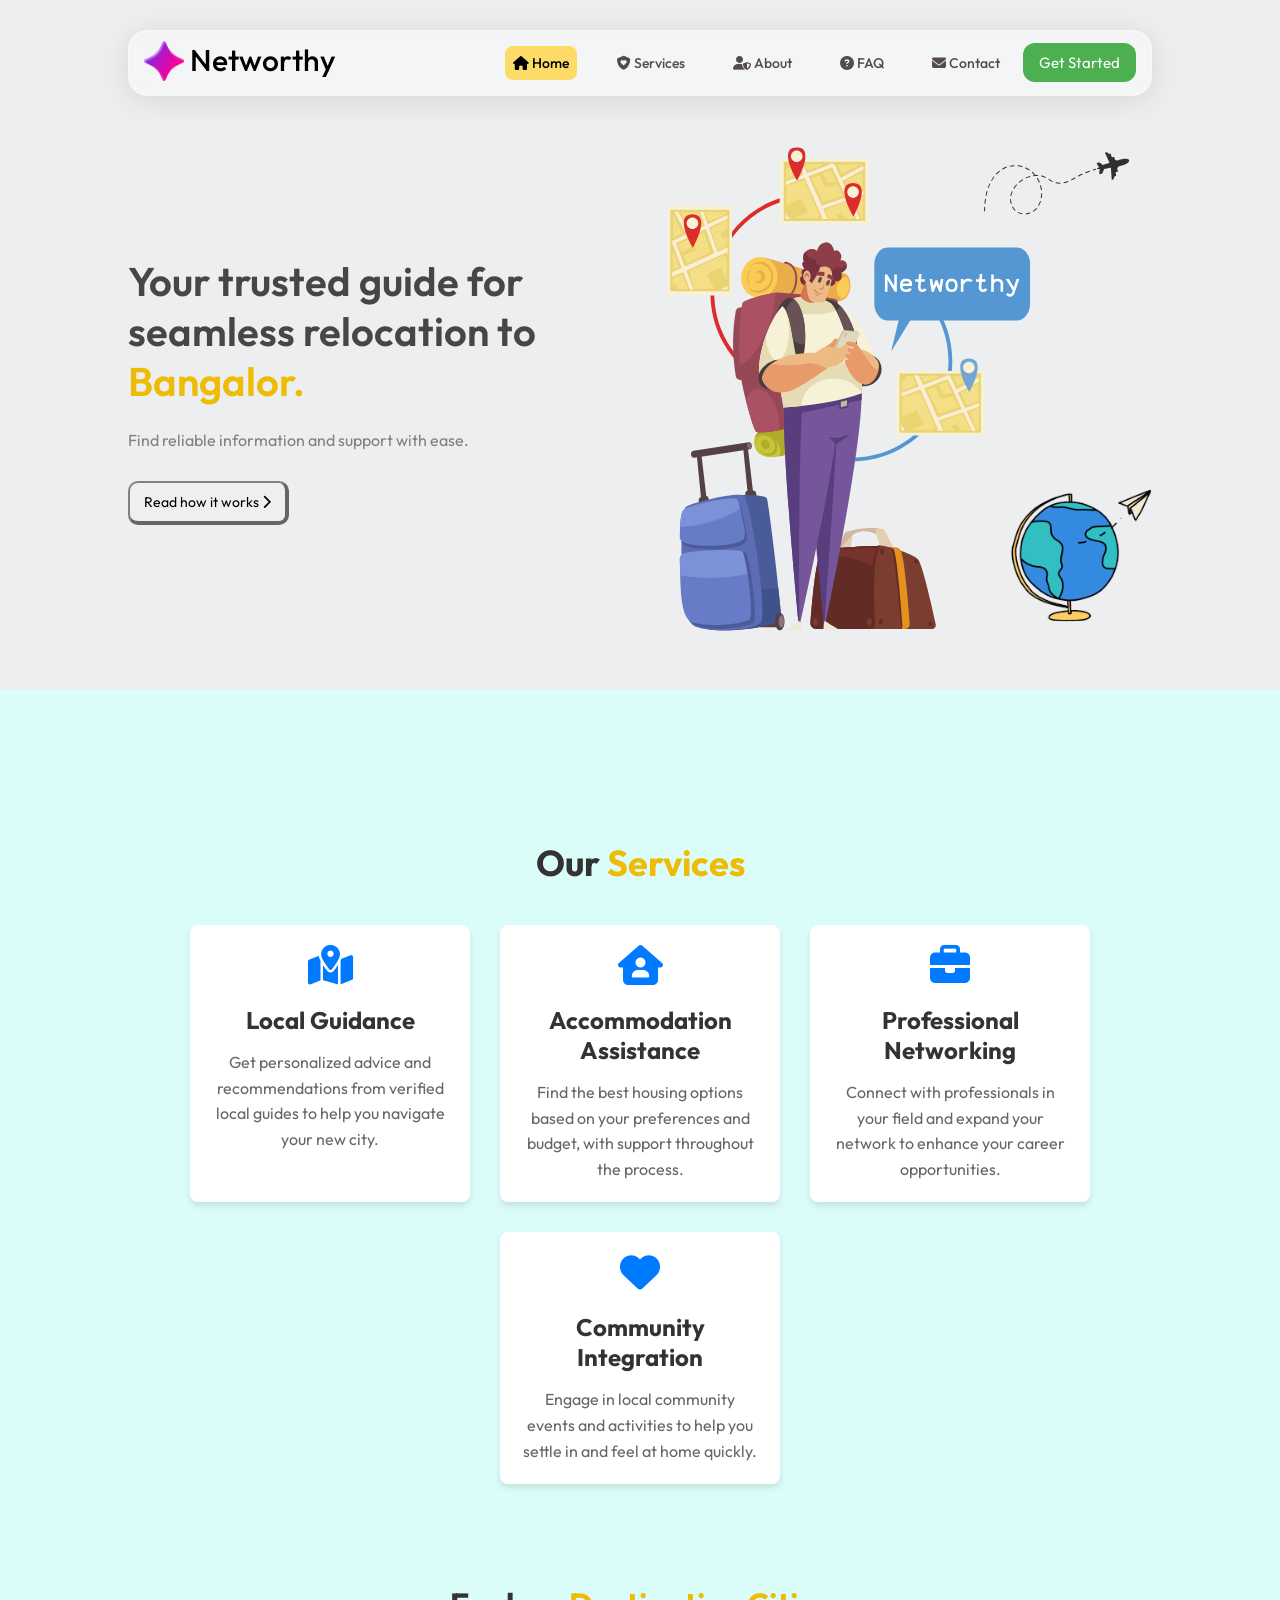
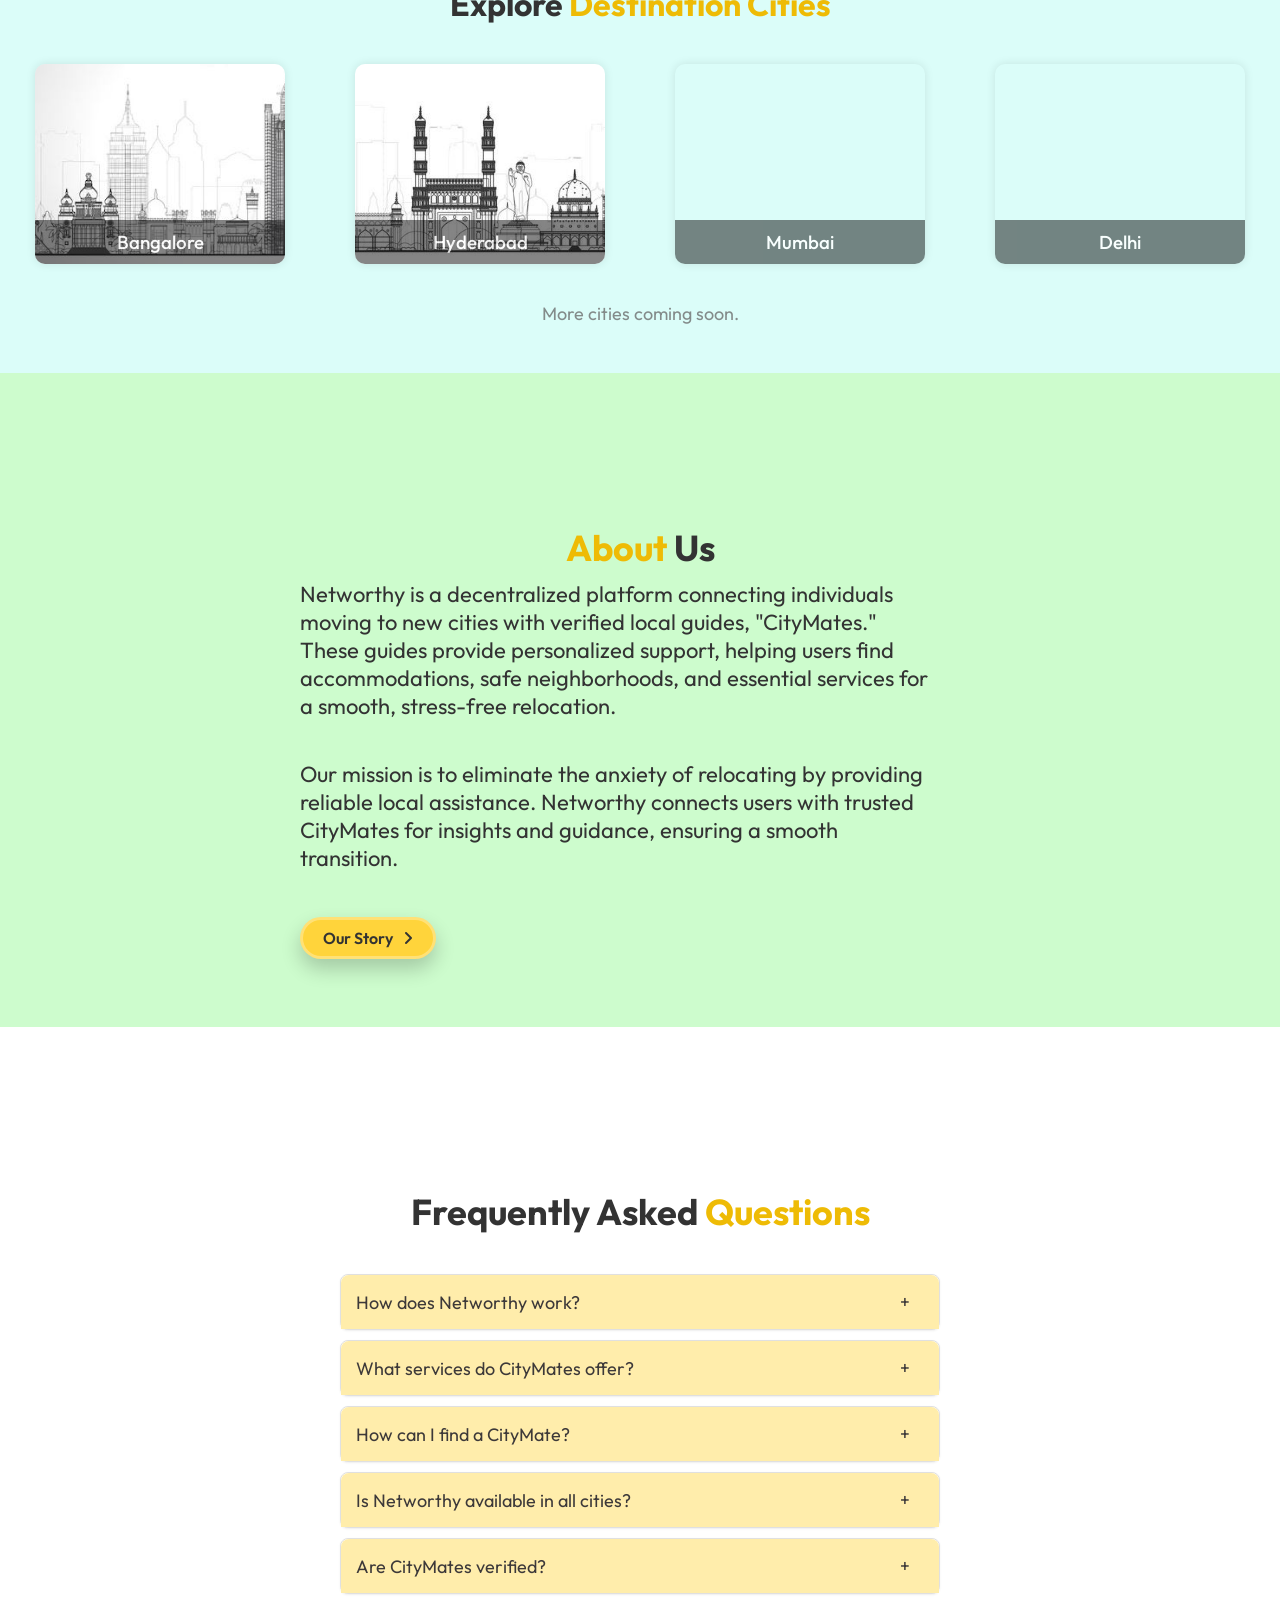
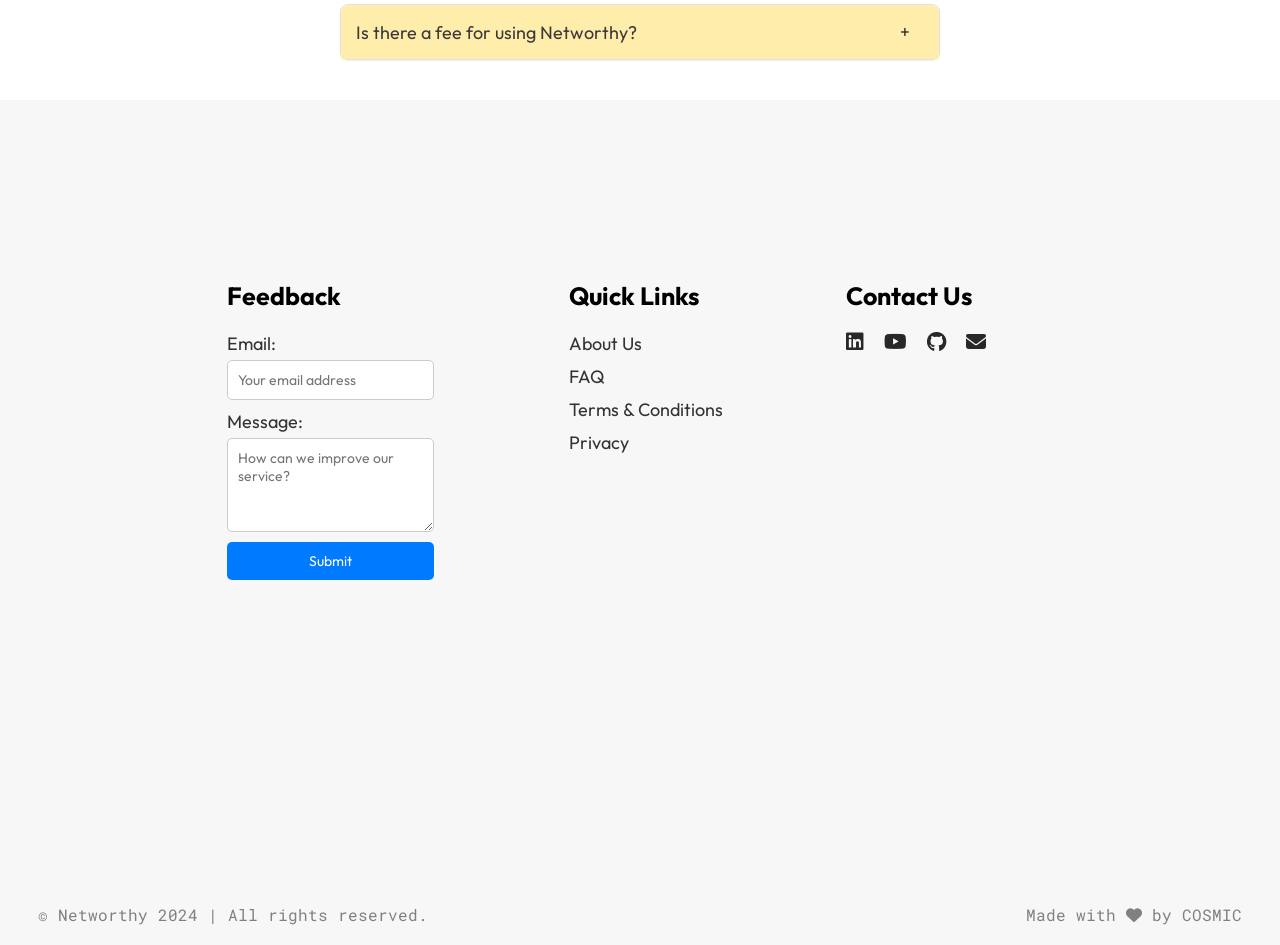
==== index.html @ cdde85cf "Initial commit: Added frontend files" ====
<!DOCTYPE html>
<html lang="en">

<head>
    <meta charset="UTF-8">
    <meta name="viewport" content="width=device-width, initial-scale=1.0">
    <title>Networthy - Your Trusted Relocation Guide</title>
    <meta name="description"
        content="Networthy helps you relocate smoothly to Bangalore with verified local guides, CityMates, offering support for accommodation, city navigation, and community integration.">
    <meta name="keywords"
        content="Networthy, relocation guide, Bangalore, CityMates, accommodation, city navigation, community integration">
    <meta property="og:title" content="Networthy - Your Trusted Relocation Guide">
    <meta property="og:description"
        content="Networthy helps you relocate smoothly to Bangalore with verified local guides, CityMates, offering support for accommodation, city navigation, and community integration.">
    <meta property="og:image" content="assets/web-img.png">
    <meta property="og:url" content="https://net-worthy.web.app">
    <meta name="twitter:card" content="summary_large_image">
    <meta name="twitter:title" content="Networthy - Your Trusted Relocation Guide">
    <meta name="twitter:description"
        content="Networthy helps you relocate smoothly to Bangalore with verified local guides, CityMates, offering support for accommodation, city navigation, and community integration.">
    <meta name="twitter:image" content="assets/web-img.png">

    <link rel="shortcut icon" href="/assets/logo.webp" type="image/x-icon"> <!-- web favicon -->
    <link rel="stylesheet" href="css/styles.css"> <!-- linking main css file -->
    <link rel="stylesheet" href="css/navbar.css">
    <link rel="stylesheet" href="css/footer.css">

    <!-- linking remix icons -->
    <link href="https://cdn.jsdelivr.net/npm/remixicon@4.3.0/fonts/remixicon.css" rel="stylesheet" />

    <!-- linking fontawesome icons -->
    <link rel="stylesheet" href="https://cdnjs.cloudflare.com/ajax/libs/font-awesome/6.3.0/css/all.min.css">

</head>


<body>
    <!-- nav bar starts -->
    <header>
        <div class="navbar-area">
            <div class="nav-container container">
                <nav class="site-navbar">
                    <div class="main-title">
                        <a href="#" class="site-logo"><img src="assets/logo.webp" alt=""></a>
                        <a href="#" class="title">Networthy</a>
                    </div>
                    <ul class="nav-links">
                        <li class="m-top"><a href="#home"><i class="fa-solid fa-house"></i> Home</a></li>
                        <li><a href="#services"><i class="fa-solid fa-shield-heart"></i> Services</a></li>
                        <li><a href="#about"><i class="fa-solid fa-user-shield"></i> About</a></li>
                        <li><a href="#faqs"><i class="fa-solid fa-circle-question"></i> FAQ</a></li>
                        <li><a href="#contact"><i class="fa-solid fa-envelope"></i> Contact</a></li>
                        <div class="cta mobile-view">
                            <button id="getStartedBtnMobile">Get Started <i class="ri-arrow-right-up-line"></i></button>
                        </div>
                    </ul>
                    <div class="cta desktop-view">
                        <button id="getStartedBtnDesktop">Get Started <i class="ri-arrow-right-up-line"></i></button>
                    </div>
                    <!-- nav-toggler for mobile -->
                    <button class="nav-toggler">
                        <span></span>
                    </button>
                </nav>
            </div>
        </div>
    </header>
    <!-- nav bar ends -->

    <!-- pop-up window starts -->
    <div class="popup" id="popupForm">
        <div class="popup-content">
            <span class="close" id="closePopup"><i class="fa-solid fa-circle-xmark"></i></span>
            <h2>Get Started with Networthy</h2>
            <form id="popupFormContent">
                <label for="name">Name<i class="asterisk">*</i></label>
                <input type="text" id="name" name="name" placeholder="Enter your name" required>
                <label for="email">Email<i class="asterisk">*</i></label>
                <input type="email" id="email" name="email" placeholder="example@mail.com" required>
                <label for="city">Destination City<i class="asterisk">*</i></label>
                <select id="city" name="city" required>
                    <option value="">Select city</option>
                    <option value="bangalore">Bengaluru</option>
                    <option value="hyderabad">Hyderabad</option>
                    <option value="mumbai">Mumbai</option>
                    <option value="delhi">Delhi</option>
                </select>
                <label for="moveDate">Relocating on<i class="asterisk">*</i></label>
                <input type="date" id="moveDate" name="moveDate" required>
                <div class="buttons">
                    <button type="button" class="cancel" id="cancelBtn">Cancel</button>
                    <button type="submit" class="lets-go">Let's Go<i class="fa-solid fa-angle-right"
                            style="margin-left: 6px;"></i></button>
                </div>
            </form>
        </div>
    </div>
    <!-- pop-up window ends -->


    <!-- hero section starts -->
    <section id="home" class="hero">
        <div class="hero-content">
            <div class="hero-text">
                <p>Your trusted guide for seamless relocation to <br><span id="city-name">Bangalore</span><span
                        id="city-name">.</span></p>
                <br>
                <span class="sub-text"><i style="font-size: 20px;" class="ri-lightbulb-flash-line"></i> Find reliable
                    information and support with ease.</span>
                <br>
                <button class="read-btn" onclick="location.href='pages/howitworks.html'" id="read">Read how it works <i
                        class="fa-solid fa-chevron-right"></i> </button>
            </div>
            <div class="hero-image">
                <img src="assets/Networthy.svg" alt="networthy">
            </div>
        </div>
    </section>
    <!-- hero section starts -->

    <!-- services section starts -->
    <section id="services" class="services-section">
        <div class="container">
            <h2>Our <span class="brand-color">Services</span></h2>
            <div class="services-container">
                <div class="service-box">
                    <i class="fa-solid fa-map-location-dot service-icon"></i>
                    <h3>Local Guidance</h3>
                    <p>Get personalized advice and recommendations from verified local guides to help you navigate your
                        new city.</p>
                </div>
                <div class="service-box">
                    <i class="fa-solid fa-house-user service-icon"></i>
                    <h3>Accommodation Assistance</h3>
                    <p>Find the best housing options based on your preferences and budget, with support throughout the
                        process.</p>
                </div>
                <div class="service-box">
                    <i class="fa-solid fa-briefcase service-icon"></i>
                    <h3>Professional Networking</h3>
                    <p>Connect with professionals in your field and expand your network to enhance your career
                        opportunities.</p>
                </div>
                <div class="service-box">
                    <i class="fa-solid fa-heart service-icon"></i>
                    <h3>Community Integration</h3>
                    <p>Engage in local community events and activities to help you settle in and feel at home quickly.
                    </p>
                </div>
            </div>
        </div>
    </section>
    <!-- services section ends -->


    <!-- cities name section starts  -->
    <section id="destination-cities">
        <div class="section-title">
            <h2>Explore <span class="brand-color">Destination Cities</span></h2>

        </div>
        <div class="city-containers">
            <div class="city-container" onclick="location.href='pages/City/bangalore.html';">
                <div class="city-img" style="background-image: url('./assets/bangalore.JPG');">
                    <div class="city-overlay">
                        <h3>Bangalore <i class="ri-external-link-line"></i></h3>
                    </div>
                </div>
            </div>
            <div class="city-container" onclick="location.href='hyderabad.html';">
                <div class="city-img" style="background-image: url('./assets/hyderabad.JPG');">
                    <div class="city-overlay">
                        <h3>Hyderabad <i class="ri-external-link-line"></i></h3>
                    </div>
                </div>
            </div>
            <div class="city-container" onclick="location.href='mumbai.html';">
                <div class="city-img" style="background-image: url('./assets/mumbai.jpg');">
                    <div class="city-overlay">
                        <h3>Mumbai <i class="ri-external-link-line"></i></h3>
                    </div>
                </div>
            </div>
            <div class="city-container" onclick="location.href='delhi.html';">
                <div class="city-img" style="background-image: url('./assets/delhi.jpg');">
                    <div class="city-overlay">
                        <h3>Delhi <i class="ri-external-link-line"></i></h3>
                    </div>
                </div>
            </div>
        </div>
        <div class="soon-title">
            <p class="coming-soon-text">More cities coming soon.</p>

        </div>
    </section>
    <!-- cities name section ends -->


    <!-- about section starts -->
    <section id="about" class="about-section">
        <h1><span class="brand-color">About</span> Us</h1>
        <div class="about-content">

            <div>

                <p>Networthy is a decentralized platform connecting individuals moving to new cities with verified local
                    guides, "CityMates." These guides provide personalized support, helping users find accommodations,
                    safe neighborhoods, and essential services for a smooth, stress-free relocation.
                </p>
                <br><br>
                <p>Our mission is to eliminate the anxiety of relocating by providing reliable local assistance.
                    Networthy
                    connects users with trusted CityMates for insights and guidance, ensuring a smooth transition.</p>
                <br>
                <button class="button" onclick="window.location.href = '/pages/about.html';">
                    Our Story
                    <i class="fa-solid fa-angle-right"></i>
                </button>

                <br><br><br>
            </div>
            <div><img src="/assets/about.gif" alt=""></div>
        </div>
    </section>
    <!-- about section ends -->


    <!-- FAQs section starts -->
    <section id="faqs" class="faq-section">

        <h1>Frequently Asked <span class="brand-color">Questions</span></h1>
        <div class="accordion-container">
            <div class="accordion-item">
                <button class="accordion-header">
                    How does Networthy work? <span class="icon">+</span>
                </button>
                <div class="accordion-content">
                    <p>Networthy connects you with local guides called CityMates, who provide personalized assistance
                        and information about your new city.</p>
                </div>
            </div>
            <div class="accordion-item">
                <button class="accordion-header">
                    What services do CityMates offer? <span class="icon">+</span>
                </button>
                <div class="accordion-content">
                    <p>CityMates help you find suitable accommodations, navigate neighborhoods, and locate essential
                        services like grocery stores and hospitals.</p>
                </div>
            </div>
            <div class="accordion-item">
                <button class="accordion-header">
                    How can I find a CityMate? <span class="icon">+</span>
                </button>
                <div class="accordion-content">
                    <p>You can browse profiles of available CityMates on our platform and choose one based on your
                        preferences and needs.</p>
                </div>
            </div>
            <div class="accordion-item">
                <button class="accordion-header">
                    Is Networthy available in all cities? <span class="icon">+</span>
                </button>
                <div class="accordion-content">
                    <p>Currently, Networthy operates in selective cities. We are expanding our coverage to more cities
                        over time.</p>
                </div>
            </div>
            <div class="accordion-item">
                <button class="accordion-header">
                    Are CityMates verified? <span class="icon">+</span>
                </button>
                <div class="accordion-content">
                    <p>Yes, all CityMates undergo a verification process to ensure reliability and trustworthiness.</p>
                </div>
            </div>
            <div class="accordion-item">
                <button class="accordion-header">
                    Is there a fee for using Networthy? <span class="icon">+</span>
                </button>
                <div class="accordion-content">
                    <p>Networthy is free to use for users seeking assistance. CityMates may charge for personalized
                        services they offer.</p>
                </div>
            </div>
        </div>
    </section>
    <!-- FAQs section ends-->



    <!-- footer section starts -->
    <footer id="contact" class="new_footer_area bg_color" style="padding-top: 20vh;"> <!-- contact section -->
        <div class="container">
            <div class="footer-sections">
                <!-- Get in Touch Section -->
                <div class="footer-column">
                    <h4>Feedback</h4>

                    <form id="feedbackForm" action="#" method="post">
                        <label for="email">Email:</label>
                        <input type="email" id="email" name="email" placeholder="Your email address" required>

                        <label for="message">Message:</label>
                        <textarea id="message" name="message" rows="4" placeholder="How can we improve our service?"
                            required></textarea>

                        <button type="submit">Submit</button>
                    </form>
                    <p id="submitMessage"
                        style="display: none; color: green; background-color: #d0fdd1; padding: 6px; border-radius: 4px;">
                        <i class="fa-solid fa-circle-check"></i> Message submitted successfully
                    </p>
                </div>

                <!-- Help Section -->
                <div class="footer-column quick-links">
                    <h4>Quick Links</h4>
                    <ul>
                        <li><a href="/pages/about.html">About Us</a></li>
                        <li><a href="#faqs">FAQ</a></li>
                        <li><a href="/pages/terms.html">Terms & Conditions</a></li>
                        <li><a href="/pages/privacy.html">Privacy</a></li>
                    </ul>
                </div>

                <!-- Contact Section with Social Media Icons -->
                <div class="footer-column">
                    <h4>Contact Us</h4>
                    <div class="social-icons">
                        <a href="https://www.linkedin.com/in/Kishore-SR" target="_blank">
                            <i class="fa-brands fa-linkedin"></i>
                        </a>
                        <a href="https://youtube.com/@Kishore-SR" target="_blank">
                            <i class="fa-brands fa-youtube"></i>
                        </a>
                        <a href="https://www.github.com/Kishore-SR" target="_blank">
                            <i class="fa-brands fa-github"></i>
                        </a>
                        <a href="mailto:kishoresr01@gmail.com" target="_blank">
                            <i class="fa-solid fa-envelope"></i>
                        </a>
                    </div>
                </div>
            </div>
        </div>

        <div class="new_footer_top">
            <div class="footer_bg">
                <div class="footer_bg_one"></div>
                <div class="footer_bg_two"></div>
            </div>
        </div>

        <div class="footer_bottom">
            <div class="container">
                <div class="row align-items-center">
                    <div class="last-row">
                        <p class="last-text">© Networthy 2024 | All rights reserved.</p>
                        <p>Made with <i class="fa-solid fa-heart"></i> by COSMIC</p>
                    </div>
                </div>
            </div>
        </div>
    </footer>
    <!-- footer section ends -->


    <script src="js/main.js"></script>
</body>

</html>
---- css/styles.css ----
@import url("https://fonts.googleapis.com/css2?family=Inter:wght@100..900&family=Montserrat:ital,wght@0,100..900;1,100..900&display=swap");
@import url("https://fonts.googleapis.com/css2?family=Outfit:wght@100;200;300;400;500;600;700&display=swap"); /* using this font */

/* Default stylings */
* {
  margin: 0;
  padding: 0;
  box-sizing: border-box;
  text-decoration: none;
  scroll-behavior: smooth;
  font-family: "Outfit", sans-serif;
}

:root {
  --nav-color: #ffd43b;
  --black-altr: rgb(43, 40, 40);
  --hero-bg: #edeef0;
  --brand-color: #eebb05;
  --service-bg: #dbfdf9;
}

.container {
  width: 94vw;
  margin: auto;
}

.brand-color {
  color: var(--brand-color);
}

/* hero section styling */
.hero {
  display: flex;
  align-items: center;
  justify-content: space-around;
  padding: 50px;
  background-color: var(--hero-bg);
}

.hero-content {
  margin-top: 10vh;
  display: flex;
  align-items: center;
  justify-content: space-between;
  width: 80vw;
}

.hero-text {
  flex: 1;
  margin-right: 20px;
  color: rgb(70, 70, 70);
}

.hero-text p {
  font-size: 40px;
  font-weight: 600;
}

.hero-text span {
  color: gray;
}

#city-name {
  color: var(--brand-color);
}

.hero-image {
  flex: 1;
  display: flex;
  justify-content: center;
}

.hero-image img {
  max-width: 100%;
  height: auto;
}

.read-btn {
  font-size: 14px;
  text-align: center;
  margin-top: 30px;
  padding: 10px 14px;
  border: 2px solid grey;
  border-radius: 10px;
  border-bottom: 4px solid rgb(102, 102, 102);
  border-right: 4px solid rgb(102, 102, 102);
}

.read-btn:hover {
  cursor: pointer;
  border-bottom: 2px solid gray;
  border-right: 2px solid gray;
}

/* Responsive design for mobile view */
@media (max-width: 768px) {
  .hero-content {
    flex-direction: column-reverse;
    text-align: center;
    margin-top: 5vh;
    width: 100vw;
  }

  .hero-text {
    margin: 20px 0px;
  }

  .hero-text p {
    font-size: 25px;
    font-weight: 700;
    line-height: 2rem;
  }
}

/* services section styling starts */

.services-section {
  padding: 60px 0;
  background-color: var(--service-bg);
  text-align: center;
}

.services-section h2 {
  font-size: 36px;
  margin-top: 10vh;
  margin-bottom: 40px;
  color: #333;
}

.services-container {
  display: flex;
  flex-wrap: wrap;
  justify-content: center;
  gap: 30px;
}

.service-box {
  background: #fff;
  border-radius: 8px;
  box-shadow: 0 4px 6px rgba(0, 0, 0, 0.1);
  padding: 20px;
  width: 280px;
  transition: transform 0.3s;
}

.service-box:hover {
  transform: translateY(-10px);
}

.service-icon {
  font-size: 40px;
  color: #007bff;
  margin-bottom: 20px;
}

.service-box h3 {
  font-size: 24px;
  margin-bottom: 15px;
  color: #333;
}

.service-box p {
  font-size: 16px;
  color: #666;
  line-height: 1.6;
}

@media (max-width: 768px) {
  .services-section h2 {
    font-size: 30px;
    margin-top: 10px;
  }

  .service-box {
    width: 90vw;
    margin-bottom: 20px;
  }

  .services-container {
    flex-direction: column;
    align-items: center;
    gap: 20px;
  }

  .service-icon {
    font-size: 36px;
  }

  .service-box h3 {
    font-size: 20px;
    margin-bottom: 12px;
  }

  .service-box p {
    font-size: 15px;
    line-height: 1.4;
  }
}

/* services section styling ends */

/* cities names section starts  */
#destination-cities {
  padding: 40px 0;
  text-align: center;
  background-color: var(--service-bg);
}

.section-title h2 {
  font-size: 32px;
  color: #333;
  margin-bottom: 40px;
}

.city-containers {
  display: flex;
  justify-content: space-around;
  flex-wrap: wrap;
  margin-top: 40px;
}

.city-container {
  width: 250px;
  margin-bottom: 30px;
  cursor: pointer;
  position: relative;
  overflow: hidden;
  border-radius: 10px;
  box-shadow: 0 0 10px rgba(0, 0, 0, 0.1);
}

.city-container h3 {
  font-weight: 500;
}

.city-img {
  height: 200px;
  background-size: cover;
  background-position: center;
  position: relative;
  transition: transform 0.3s ease;
}

.city-overlay {
  position: absolute;
  bottom: 0;
  left: 0;
  right: 0;
  background-color: rgba(0, 0, 0, 0.6);
  padding: 10px;
  text-align: center;
  color: #fff;
  opacity: 0.8;
  transition: opacity 0.3s ease;
}

.city-text {
  position: absolute;
  top: 50%;
  left: 50%;
  transform: translate(-50%, -50%);
  font-size: 24px;
  font-weight: bold;
  color: #fff;
  text-shadow: 2px 2px 4px rgba(0, 0, 0, 0.5);
  z-index: 10;
}

.city-container:hover .city-img {
  transform: scale(1.05);
}

.city-container:hover .city-overlay {
  opacity: 0;
}
.soon-title {
  text-align: center;
}

.soon-title p {
  font-size: 18px;
  color: #666666c2;
  padding: 8px 0px;
}

@media (max-width: 768px) {
  #destination-cities {
    padding: 0px;
  }

  .section-title h2 {
    font-size: 26px;
    margin-bottom: 40px;
  }
  .soon-title {
    width: 100vw;
    text-align: center;
    padding: 8px 0px;
  }

  .soon-title p {
    font-size: 18px;
  }
}
/* cities names section ends  */

/* about section starts */
.about-section {
  text-align: center;
  background-color: rgb(205, 252, 205);
  padding: 8px 0px;
}

.about-content {
  width: 80vw;
  display: flex;
  justify-content: center;
  align-items: center;
  margin: auto;
  gap: 20px;
}
.about-section h1 {
  font-size: 36px;
  margin-top: 16vh;
  margin-bottom: 10px;
  color: #333;
}

.about-section p {
  font-size: 22px;
  color: #333;
  text-align: left;
  width: 50vw;
  margin: auto;
}
.about-content img {
  width: 400px;
  padding-bottom: 150px;
  padding-left: 20px;
}

.button {
  margin-top: 25px;
  position: relative;
  transition: all 0.3s ease-in-out;
  box-shadow: 0px 10px 20px rgba(0, 0, 0, 0.2);
  padding-block: 0.5rem;
  padding-inline: 1.25rem;
  background-color: var(--nav-color);
  border-radius: 9999px;
  display: flex;
  align-items: center;
  justify-content: center;
  color: #333;
  gap: 10px;
  cursor: pointer;
  border: 3px solid #ffffff4d;
  outline: none;
  overflow: hidden;
  font-size: 16px;
  font-weight: 600;
}

.icon {
  width: 24px;
  height: 24px;
  transition: all 0.3s ease-in-out;
}

.button:hover {
  transform: scale(1.05);
  border-color: #fff9;
}

.button:hover .icon {
  transform: translate(4px);
}

.button:hover::before {
  animation: shine 1.5s ease-out infinite;
}

.button::before {
  content: "";
  position: absolute;
  width: 100px;
  height: 100%;
  background-image: linear-gradient(
    120deg,
    rgba(255, 255, 255, 0) 30%,
    rgba(255, 255, 255, 0.8),
    rgba(255, 255, 255, 0) 70%
  );
  top: 0;
  left: -100px;
  opacity: 0.6;
}

@keyframes shine {
  0% {
    left: -100px;
  }

  60% {
    left: 100%;
  }

  to {
    left: 100%;
  }
}

@media (max-width: 768px) {
  .about-content {
    width: 96vw;
    flex-direction: column-reverse;
    margin: auto;
    column-gap: 6px;
  }
  .about-section h1 {
    font-size: 30px;
    margin-top: 10vh;
    margin-bottom: 0px;
  }

  .about-section p {
    font-size: 18px;
    width: 90vw;
  }
  .about-content img {
    width: 80vw;
    padding-bottom: 0;
    padding-left: 0;
  }
  .button {
    width: 40vw;
    margin: auto;
  }
}
/* about section ends */

/* faqs section starts */
.faq-section h1 {
  font-size: 36px;
  margin-top: 18vh;
  margin-bottom: 40px;
  color: #333;
}

.faq-section {
  margin: 0;
  padding: 0;
  display: flex;
  justify-content: center;
  align-items: center;
  flex-direction: column;
  width: 80vw;
  margin: auto;
  padding-bottom: 30px;
}

.accordion-container {
  width: 80%;
  max-width: 600px;
}

.accordion-item {
  background-color: #ffffff;
  border: 1px solid #e0e0e0;
  border-radius: 8px;
  margin-bottom: 10px;
  box-shadow: 0 1px 2px rgba(88, 88, 88, 0.1);
}

.accordion-header {
  background-color: #ffedab;
  color: #3d3939;
  padding: 15px;
  font-size: 18px;
  border: none;
  width: 100%;
  text-align: left;
  cursor: pointer;
  outline: none;
  display: flex;
  justify-content: space-between;
  align-items: center;
  border-radius: 8px 8px 0 0;
  transition: background-color 0.3s ease;
}

.accordion-header:hover {
  background-color: #ffe177;
}

.accordion-content {
  background-color: #fafafa;
  overflow: hidden;
  padding: 0 15px;
  max-height: 0;
  transition: max-height 0.3s ease;
}

.accordion-content p {
  margin: 15px 0;
  line-height: 1.5;
  color: rgb(104, 104, 104);
}

.icon {
  transition: transform 0.3s ease;
}

.active .icon {
  transform: rotate(45deg);
}

@media (max-width: 768px) {
  .faq-section {
    margin-top: -100px;
    width: 100vw;
  }
  .faq-section h1 {
    text-align: center;
    font-size: 28px;
    width: 80vw;
  }
}
/* faqs section ends */
---- css/navbar.css ----
@import url("https://fonts.googleapis.com/css2?family=Outfit:wght@100;200;300;400;500;600;700&display=swap"); /* using this font */

/* Default stylings */
* {
  margin: 0;
  padding: 0;
  box-sizing: border-box;
  text-decoration: none;
  scroll-behavior: smooth;
  font-family: "Outfit", sans-serif;
  /* user-select: none; */
}

:root {
  --nav-color: #ffd43b;
  --black-altr: rgb(43, 40, 40);
  /* --hero-bg: #faf8ed; */
  --hero-bg: #edeef0;
  --brand-color: #eebb05;
  --service-bg: #dbfdf9;
}

.container {
  width: 94vw;
  margin: auto;
}
.brand-color {
  color: var(--brand-color);
}
/* ---nav bar styling starts--- */

/* Navbar container */
.nav-container {
    width: 100%;
    max-width: 1440px;
    margin: auto;
    padding: 0 15px;
  }
  
  /* Navbar title */
  .title {
    color: black;
    font-weight: 500;
    font-size: 30px;
    position: absolute;
    margin-left: -30px;
  }
  
  /* Navbar links */
  .nav-links {
    margin-left: 270px;
  }
  
  /* Navbar link highlight */
  .nav-links a {
    box-sizing: border-box;
    transition: background-color 0.3s, color 0.3s;
  
    padding: 8px;
  }
  
  .nav-links a.active {
    /* background-color: whitesmoke; */
    /* background-color: rgb(211, 210, 210); */
    background-color: #fcdc67;
    color: #000;
    border-radius: 8px;
    padding: 8px;
  }
  
  /* Navbar area */
  .navbar-area {
    background-color: white;
    padding: 10px 0;
    position: fixed;
    top: 30px;
    left: 0;
    right: 0;
    z-index: 7;
    width: 80vw;
    background: rgba(255, 255, 255, 0.4);
    box-shadow: 0 4px 30px rgba(0, 0, 0, 0.1);
    backdrop-filter: blur(8.4px);
    -webkit-backdrop-filter: blur(8.4px);
    border: 1px solid rgba(255, 255, 255, 0.36);
    margin: auto;
    border-radius: 20px;
  }
  
  /* Navbar layout */
  .site-navbar {
    display: flex;
    justify-content: space-between;
    align-items: center;
  }
  
  /* Navbar logo */
  .site-logo img {
    width: 40px;
    margin-right: 36px;
  }
  
  /* Navbar links list */
  .site-navbar ul {
    list-style: none;
    display: flex;
    gap: 32px;
  }
  
  .site-navbar ul li a {
    font-size: 14px;
    font-weight: 500;
    color: rgb(82, 76, 76);
    display: block;
  }
  
  .site-navbar ul li a:hover {
    color: black;
  }
  
  /* Menu icon */
  .nav-toggler {
    padding: 2px;
    background-color: transparent;
    cursor: pointer;
    height: 28px;
    display: none;
    border: 0;
    margin-right: 2px;
  }
  
  .nav-toggler span,
  .nav-toggler span:before,
  .nav-toggler span:after {
    width: 18px;
    height: 2.4px;
    background-color: black;
    display: block;
    transition: 0.3s;
  }
  
  .nav-toggler span::center {
    display: none;
  }
  
  .nav-toggler span:before {
    content: "";
    transform: translateY(-9px);
  }
  
  .nav-toggler span:after {
    content: "";
    transform: translateY(6px);
  }
  
  .nav-toggler.toggler-open span {
    background-color: transparent;
  }
  
  .nav-toggler.toggler-open span:before {
    transform: translateY(0px) rotate(45deg);
  }
  
  .nav-toggler.toggler-open span:after {
    transform: translateY(-3px) rotate(-45deg);
  }
  
  /* Call-to-action button */
  .cta button {
    padding: 10px 16px;
    background-color: #4caf50;
    color: #fff;
    border: none;
    border-radius: 12px;
    cursor: pointer;
    transition: background-color 0.3s ease;
    font-size: 15px;
  }
  
  .cta button:hover {
    background-color: #45a049;
  }
  
  .desktop-view {
    display: block;
  }
  
  .mobile-view {
    display: none;
  }
  
  /* ---nav bar styling ends--- */
  
  /* ---mobile breakpoint starts--- */
  @media screen and (max-width: 1100px) {
    /* Get started button for mobile */
    .desktop-view {
      display: none;
    }
  
    .mobile-view {
      display: block;
    }
  
    .cta button {
      padding: 10px 80px;
      color: whitesmoke;
      font-weight: 500;
      font-size: 20px;
      margin-top: 60px;
      border-radius: 20px;
    }
  
    /* Navbar links */
    .nav-links i {
      font-size: 18px;
      padding-right: 4px;
    }
  
    .nav-links {
      margin-left: 0;
      padding-left: 20px;
    }
  
    .nav-links a {
      padding: 6px;
      padding-left: 40px;
      box-sizing: border-box;
      transition: background-color 0.3s, color 0.3s;
    }
  
    .nav-links a.active {
      background-color: whitesmoke;
      color: #000;
      border-radius: 8px;
      padding: 10px;
    }
  
    /* Navbar title */
    .title {
      color: black;
      font-weight: 500;
      font-size: 22px;
      position: absolute;
      margin-left: -30px;
    }
  
    /* Navbar container */
    .nav-container {
      max-width: 80%;
    }
  
    /* Navbar area */
    .navbar-area {
      background: hsla(0, 0%, 100%, 0.767);
      padding-top: 10px;
      padding-bottom: 10px;
      position: fixed;
      top: 0;
      width: 100%;
      z-index: 7;
      border-radius: 0px;
    }
  
    /* Menu icon */
    .nav-toggler {
      display: block;
    }
  
    /* Navbar layout */
    .site-navbar {
      min-height: 10px;
      display: flex;
      justify-content: space-between;
    }
  
    /* Navbar logo */
    .site-logo img {
      width: 28px;
      margin-left: -40px;
    }
  
    .nav-toggler {
      margin-right: -30px;
    }
  
    /* Navbar links list */
    .site-navbar ul {
      position: absolute;
      width: 100%;
      height: 100vh;
      left: 0;
      top: 0;
      flex-direction: column;
      align-items: center;
      background-color: #c4c5ca;
      max-height: 0;
      overflow: hidden;
      transition: 0.3s;
      gap: 20px;
    }
  
    .m-top {
      margin-top: 80px;
    }
  
    .site-navbar ul li {
      width: 100%;
      text-align: left;
      margin-left: 100px;
    }
  
    .site-navbar ul li a {
      font-size: 26px;
      font-weight: 600;
    }
  
    .site-navbar ul li a:hover {
      background-color: rgba(255, 255, 255, 0.1);
    }
  
    .site-navbar ul.open {
      max-height: 100vh;
      overflow: visible;
      margin-top: 0px;
    }
  }
  /* ---mobile breakpoint ends--- */
  
  /* Pop-up styles starts */
  .popup {
    display: none;
    position: fixed;
    top: 0;
    left: 0;
    width: 100%;
    height: 100%;
    background-color: rgba(0, 0, 0, 0.5);
    z-index: 999;
    opacity: 0;
    transition: opacity 1s ease;
  }
  
  .popup.open {
    display: flex;
    align-items: center;
    justify-content: center;
    opacity: 1;
  }
  
  .popup-content {
    position: relative;
    max-width: 400px;
    width: 90%;
    padding: 18px;
    background: rgba(255, 255, 255, 0.64);
    border-radius: 16px;
    box-shadow: 0 4px 30px rgba(0, 0, 0, 0.1);
    backdrop-filter: blur(7.9px);
    -webkit-backdrop-filter: blur(7.9px);
    border: 1px solid rgba(255, 255, 255, 0.53);
    transform: scale(0.2);
    transition: transform 4s ease, opacity 1s ease;
  }
  
  .popup.open .popup-content {
    transform: scale(1);
  }
  
  .close {
    position: absolute;
    top: -10px;
    right: -4px;
    font-size: 24px;
    cursor: pointer;
    color: rgb(255, 132, 132);
    background-color: #fff;
    transition: color 0.3s ease, background-color 0.3s ease;
    width: 26px;
    height: 26px;
    display: flex;
    justify-content: center;
    align-items: center;
    border-radius: 50%;
    border: 1px solid white;
  }
  
  .close:hover {
    color: #e04444;
  }
  
  .popup-content h2 {
    text-align: center;
    margin-bottom: 10px;
    font-size: 20px;
    padding: 14px;
    border-radius: 2px;
    color: #3b3535;
    background: rgba(255, 212, 59, 0.69);
    border-radius: 16px;
    box-shadow: 0 4px 30px rgba(0, 0, 0, 0.1);
    backdrop-filter: blur(8.4px);
    -webkit-backdrop-filter: blur(8.4px);
    border: 1px solid rgba(255, 212, 59, 0.5);
  }
  
  .popup-content form {
    display: flex;
    flex-direction: column;
  }
  
  .popup-content label {
    margin-top: 16px;
    margin-bottom: 6px;
  }
  
  .popup-content input[type="text"],
  .popup-content input[type="email"],
  .popup-content input[type="date"],
  .popup-content select {
    padding: 8px;
    margin-bottom: 10px;
    border: 1px solid #ccc;
    border-radius: 5px;
    font-size: 14px;
  }
  
  .asterisk {
    color: red;
    font-weight: 500;
  }
  
  .popup-content select {
    appearance: none;
    -webkit-appearance: none;
    -moz-appearance: none;
    background-color: #fff;
    background-image: url("data:image/svg+xml,%3Csvg xmlns='http://www.w3.org/2000/svg' viewBox='0 0 24 24' width='24' height='24'%3E%3Cpath fill='%23444444' d='M7 10l5 5 5-5H7z'/%3E%3C/svg%3E");
    background-repeat: no-repeat;
    background-position: right 8px top 50%;
    background-size: 18px auto;
    padding-right: 30px; /* Adjust as needed */
  }
  
  .buttons {
    margin-top: 20px;
    display: flex;
    justify-content: space-between;
  }
  
  .cancel,
  .lets-go {
    font-size: 15px;
    font-weight: 600;
    padding: 10px 16px;
    margin-left: 10px;
    border: none;
    border-radius: 5px;
    cursor: pointer;
    transition: background-color 0.3s ease;
  }
  
  .cancel {
    background-color: #eb8484;
    color: white;
  }
  
  .lets-go {
    background-color: #4caf50;
    color: #fff;
  }
  
  .lets-go:hover {
    background-color: #2e8d31;
  }
  
  .cancel:hover {
    color: white;
    background-color: rgb(250, 77, 77);
    transition: background-color 0.2s ease;
  }
  /* Pop-up styles ends */
---- css/footer.css ----
@import url("https://fonts.googleapis.com/css2?family=Outfit:wght@100;200;300;400;500;600;700&display=swap");
@import url("https://fonts.googleapis.com/css2?family=Roboto+Mono:wght@300;400;500;600&display=swap");

* {
  margin: 0;
  padding: 0;
  box-sizing: border-box;
  text-decoration: none;
  scroll-behavior: smooth;
  font-family: "Outfit", sans-serif;
}

/* footer style starts */
.new_footer_area {
  background: #fbfbfd;
}

.new_footer_top {
  padding: 120px 0px 270px;
  position: relative;
  overflow-x: hidden;
}

.new_footer_area .footer_bottom {
  padding-top: 5px;
}

.footer_bottom {
  font-size: 14px;
  font-weight: 300;
  line-height: 20px;
  color: #7f88a6;
}

.new_footer_top .footer_bg {
  position: absolute;
  bottom: 0;
  background: url("https://blogger.googleusercontent.com/img/b/R29vZ2xl/AVvXsEigB8iI5tb8WSVBuVUGc9UjjB8O0708X7Fdic_4O1LT4CmLHoiwhanLXiRhe82yw0R7LgACQ2IhZaTY0hhmGi0gYp_Ynb49CVzfmXtYHUVKgXXpWvJ_oYT8cB4vzsnJLe3iCwuzj-w6PeYq_JaHmy_CoGoa6nw0FBo-2xLdOPvsLTh_fmYH2xhkaZ-OGQ/s16000/footer_bg.png")
    no-repeat scroll center 0;
  width: 100%;
  height: 266px;
}

.new_footer_top .footer_bg .footer_bg_one {
  background: url("https://blogger.googleusercontent.com/img/b/R29vZ2xl/AVvXsEia0PYPxwT5ifToyP3SNZeQWfJEWrUENYA5IXM6sN5vLwAKvaJS1pQVu8mOFFUa_ET4JuHNTFAxKURFerJYHDUWXLXl1vDofYXuij45JZelYOjEFoCOn7E6Vxu0fwV7ACPzArcno1rYuVxGB7JY6G7__e4_KZW4lTYIaHSLVaVLzklZBLZnQw047oq5-Q/s16000/volks.gif")
    no-repeat center center;
  width: 330px;
  height: 105px;
  background-size: 100%;
  position: absolute;
  bottom: 0;
  left: 30%;
  -webkit-animation: myfirst 22s linear infinite;
  animation: myfirst 22s linear infinite;
}

.new_footer_top .footer_bg .footer_bg_two {
  background: url("https://blogger.googleusercontent.com/img/b/R29vZ2xl/AVvXsEhyLGwEUVwPK6Vi8xXMymsc-ZXVwLWyXhogZxbcXQYSY55REw_0D4VTQnsVzCrL7nsyjd0P7RVOI5NKJbQ75koZIalD8mqbMquP20fL3DxsWngKkOLOzoOf9sMuxlbyfkIBTsDw5WFUj-YJiI50yzgVjF8cZPHhEjkOP_PRTQXDHEq8AyWpBiJdN9SfQA/s16000/cyclist.gif")
    no-repeat center center;
  width: 88px;
  height: 100px;
  background-size: 100%;
  bottom: 0;
  left: 38%;
  position: absolute;
  -webkit-animation: myfirst 30s linear infinite;
  animation: myfirst 30s linear infinite;
}

/* bike car moving animation */
@-moz-keyframes myfirst {
  0% {
    left: -25%;
  }
  100% {
    left: 100%;
  }
}

@-webkit-keyframes myfirst {
  0% {
    left: -25%;
  }
  100% {
    left: 100%;
  }
}

@keyframes myfirst {
  0% {
    left: -25%;
  }
  100% {
    left: 100%;
  }
}

.new_footer_area {
  padding: 50px 0;
  background-color: #f7f7f7;
}

.footer-sections {
  display: flex;
  justify-content: space-around;
  flex-wrap: wrap;
  width: 70vw;
  margin: auto;
}

.footer-sections {
  margin-bottom: -80px;
}

.footer-column {
  flex: 1;
  margin: 0 35px;
  min-width: 200px;
}

.quick-links {
  margin-left: 100px;
}

.footer-column h4 {
  font-size: 25px;
  margin-bottom: 20px;
}

#feedbackForm label {
  font-size: 18px;
}

.footer-column ul {
  list-style: none;
  font-size: 18px;
  padding: 0;
}

.footer-column ul li {
  margin-bottom: 10px;
}

.footer-column ul li a {
  text-decoration: none;
  color: #333;
  transition: color 0.3s ease;
}

.footer-column ul li a:hover {
  color: #007bff;
}

.social-icons {
  display: flex;
  align-items: center;
  justify-content: space-between;
  width: 140px;
}

.social-icons a {
  display: inline-block;
}

.social-icons i {
  color: rgb(41, 39, 39);
  font-size: 20px;
  transition: transform 0.3s ease;
}

.social-icons a:hover i {
  transform: scale(1.2);
}

/* Feedback form starts */
.footer-column p {
  margin-bottom: 10px;
  font-size: 16px;
  color: #333;
}

.footer-column form {
  display: flex;
  flex-direction: column;
}

.footer-column label {
  margin-bottom: 5px;
  font-size: 14px;
  color: #333;
}

.footer-column input[type="email"],
.footer-column textarea {
  padding: 10px;
  margin-bottom: 10px;
  border: 1px solid #ccc;
  border-radius: 5px;
  font-size: 14px;
  width: 100%;
  box-sizing: border-box;
}

.footer-column button[type="submit"] {
  padding: 10px;
  border: none;
  border-radius: 5px;
  background-color: #007bff;
  color: #fff;
  font-size: 14px;
  cursor: pointer;
  transition: background-color 0.3s ease;
}

.footer-column button[type="submit"]:hover {
  background-color: #0056b3;
}

#submitMessage {
  margin-top: 10px;
  font-size: 14px;
}
/* Feedback form ends */

.last-row {
  display: flex;
  align-items: center;
  justify-content: space-between;
  padding-top: 10px;
  margin-bottom: -30px;
  color: gray;
}

.last-row p {
  font-size: 16px;
  font-weight: 400;
  font-family: "Roboto Mono", monospace;
}

.last-row a {
  color: gray;
}

/* mobile responsive */
@media (max-width: 768px) {
  .footer-sections {
    flex-direction: column;
    align-items: center;
  }

  .footer-column {
    margin: 15px 0;
  }

  .footer_bottom {
    text-align: center;
  }

  .footer-column ul {
    font-size: 16px;
  }

  .footer-column ul li {
    margin-bottom: 8px;
  }

  .social-icons {
    margin-bottom: -160px;
  }

  .last-row {
    padding-top: 0;
    margin-bottom: -40px;
    flex-direction: column;
  }

  .last-row p {
    font-size: 12px;
  }
}

/* footer styling ends */
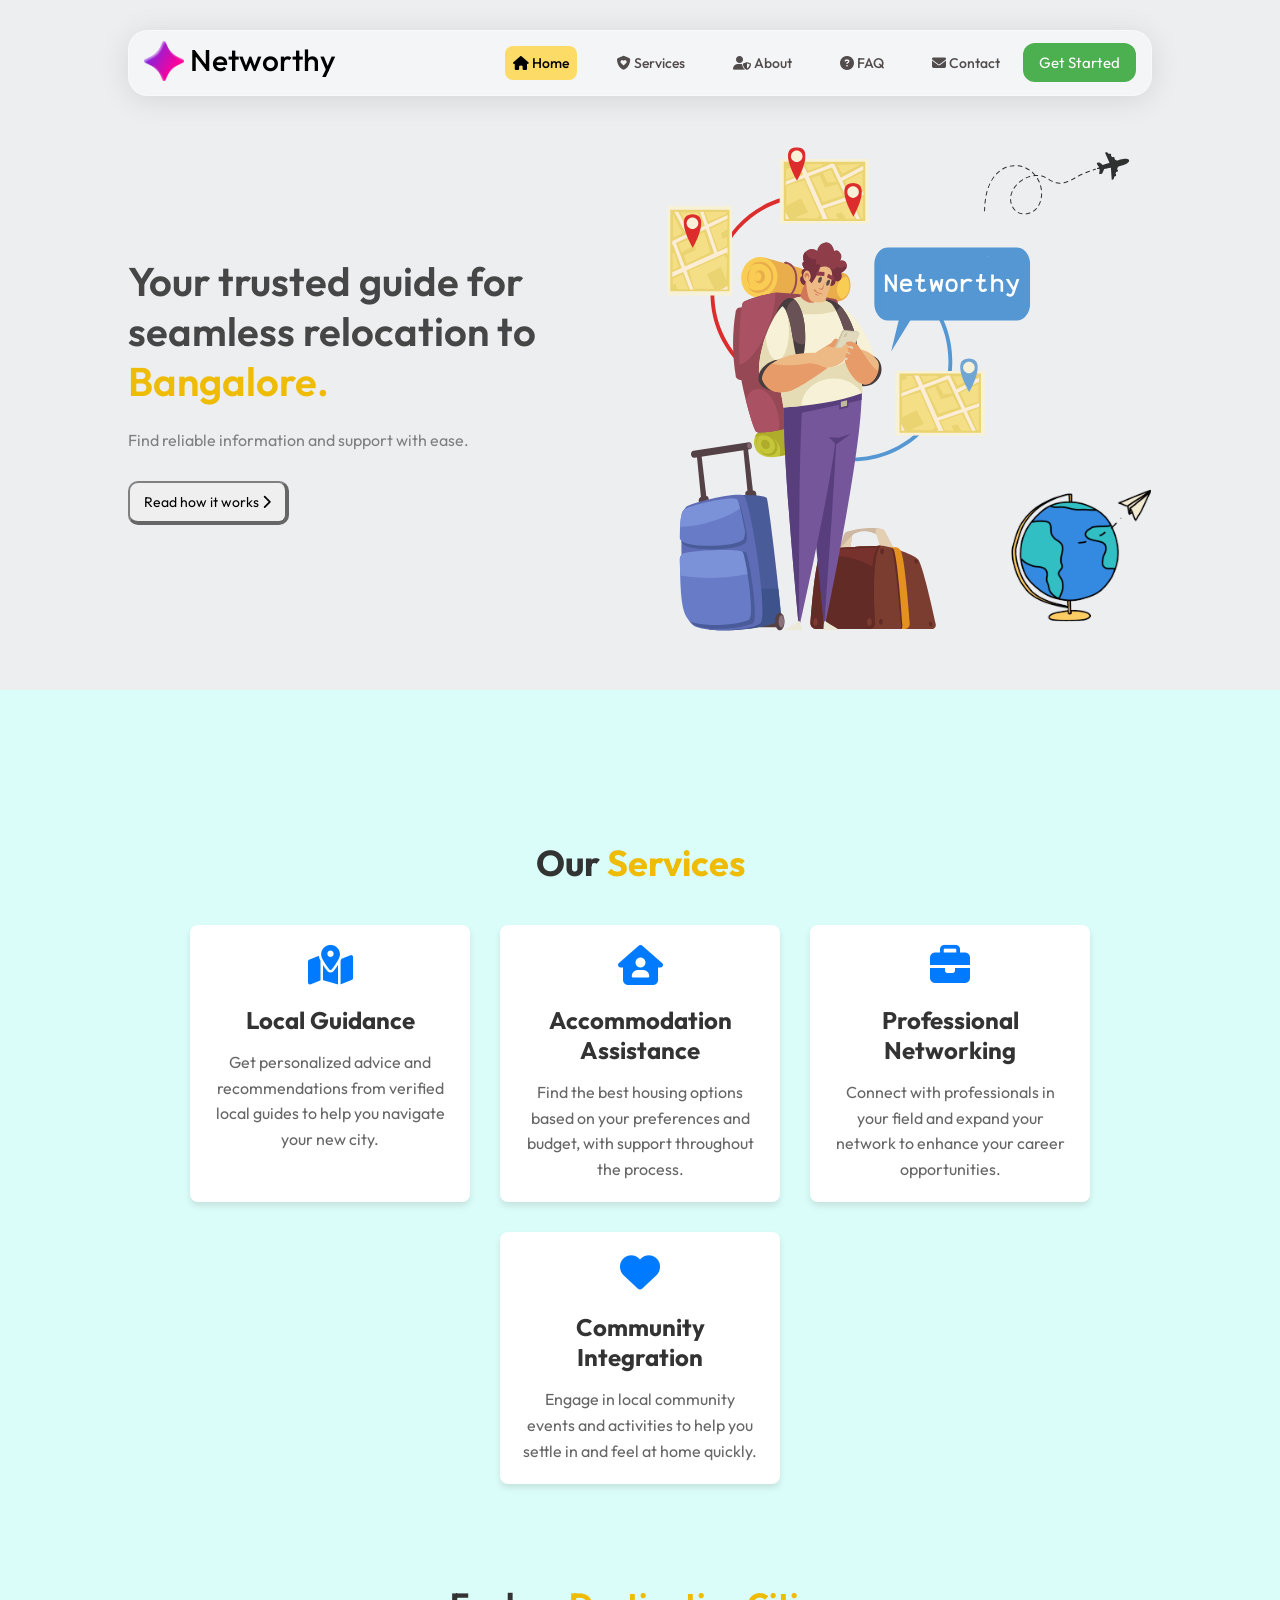
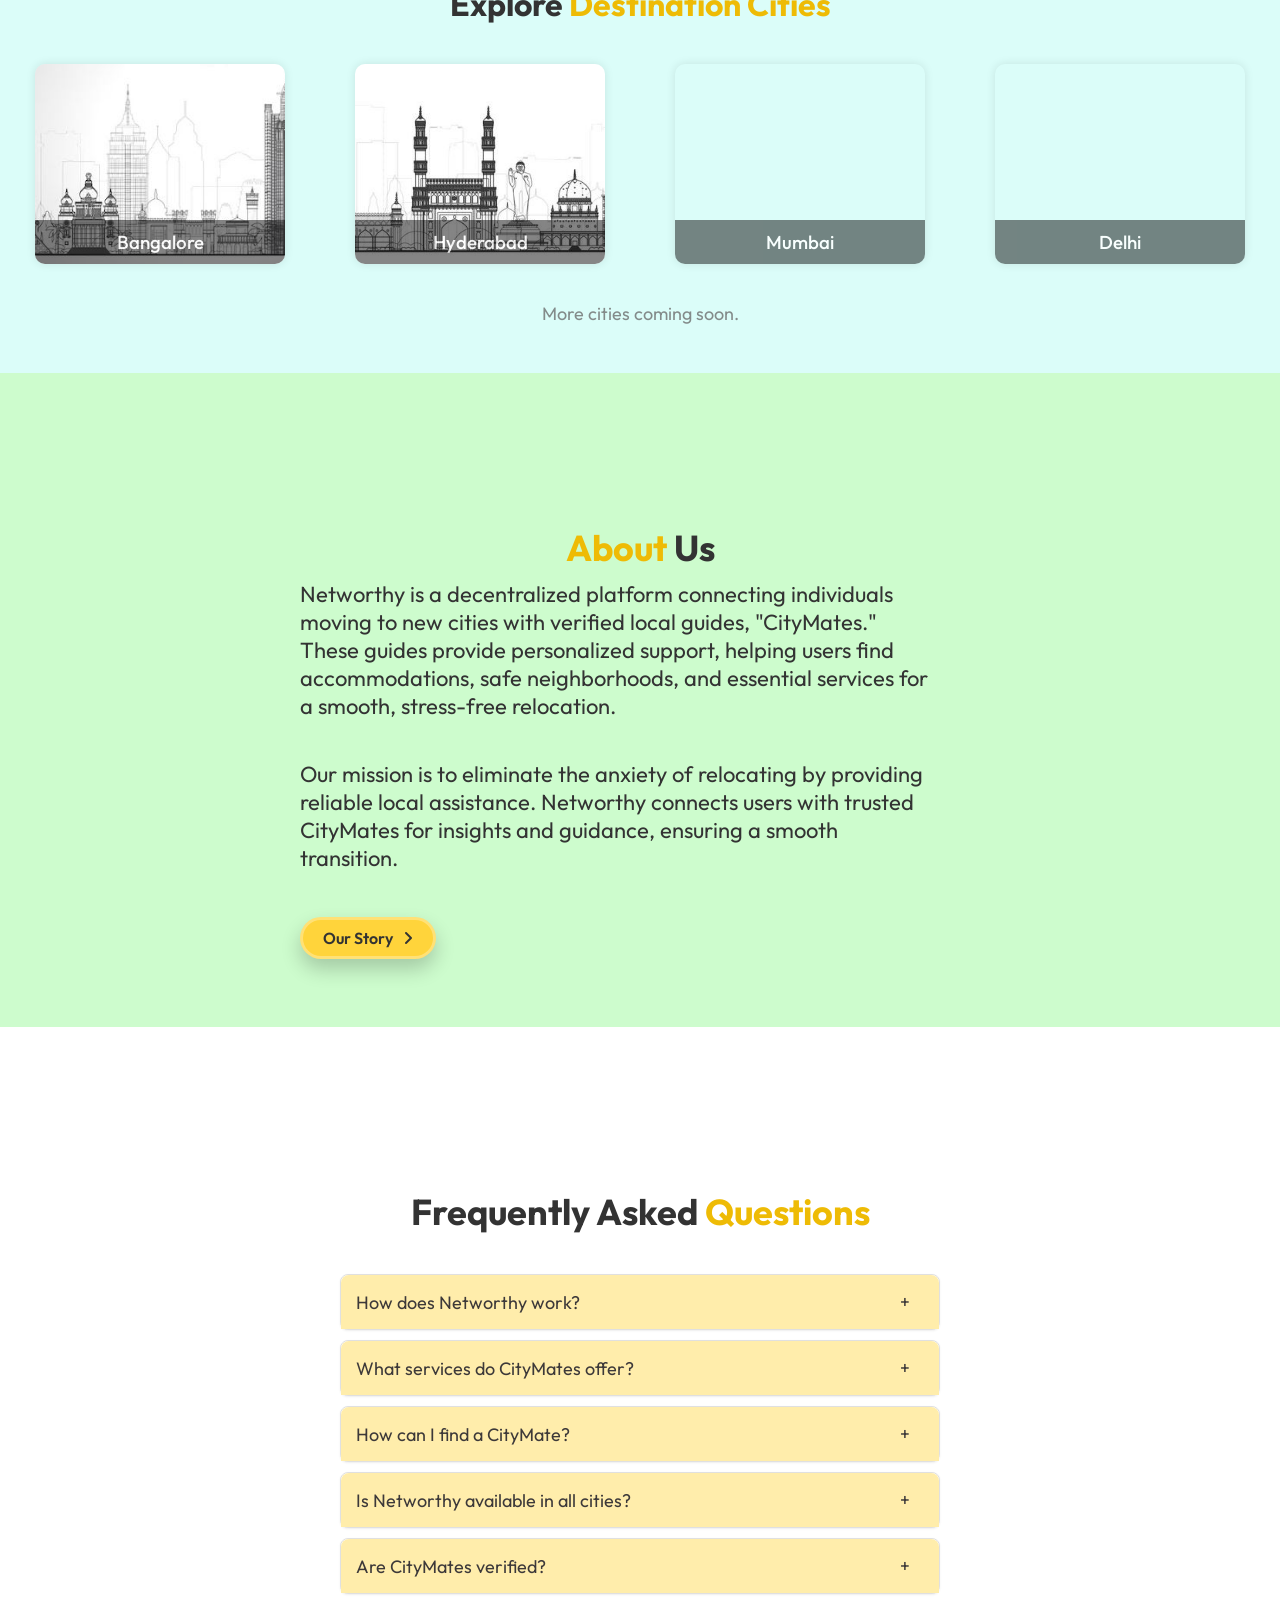
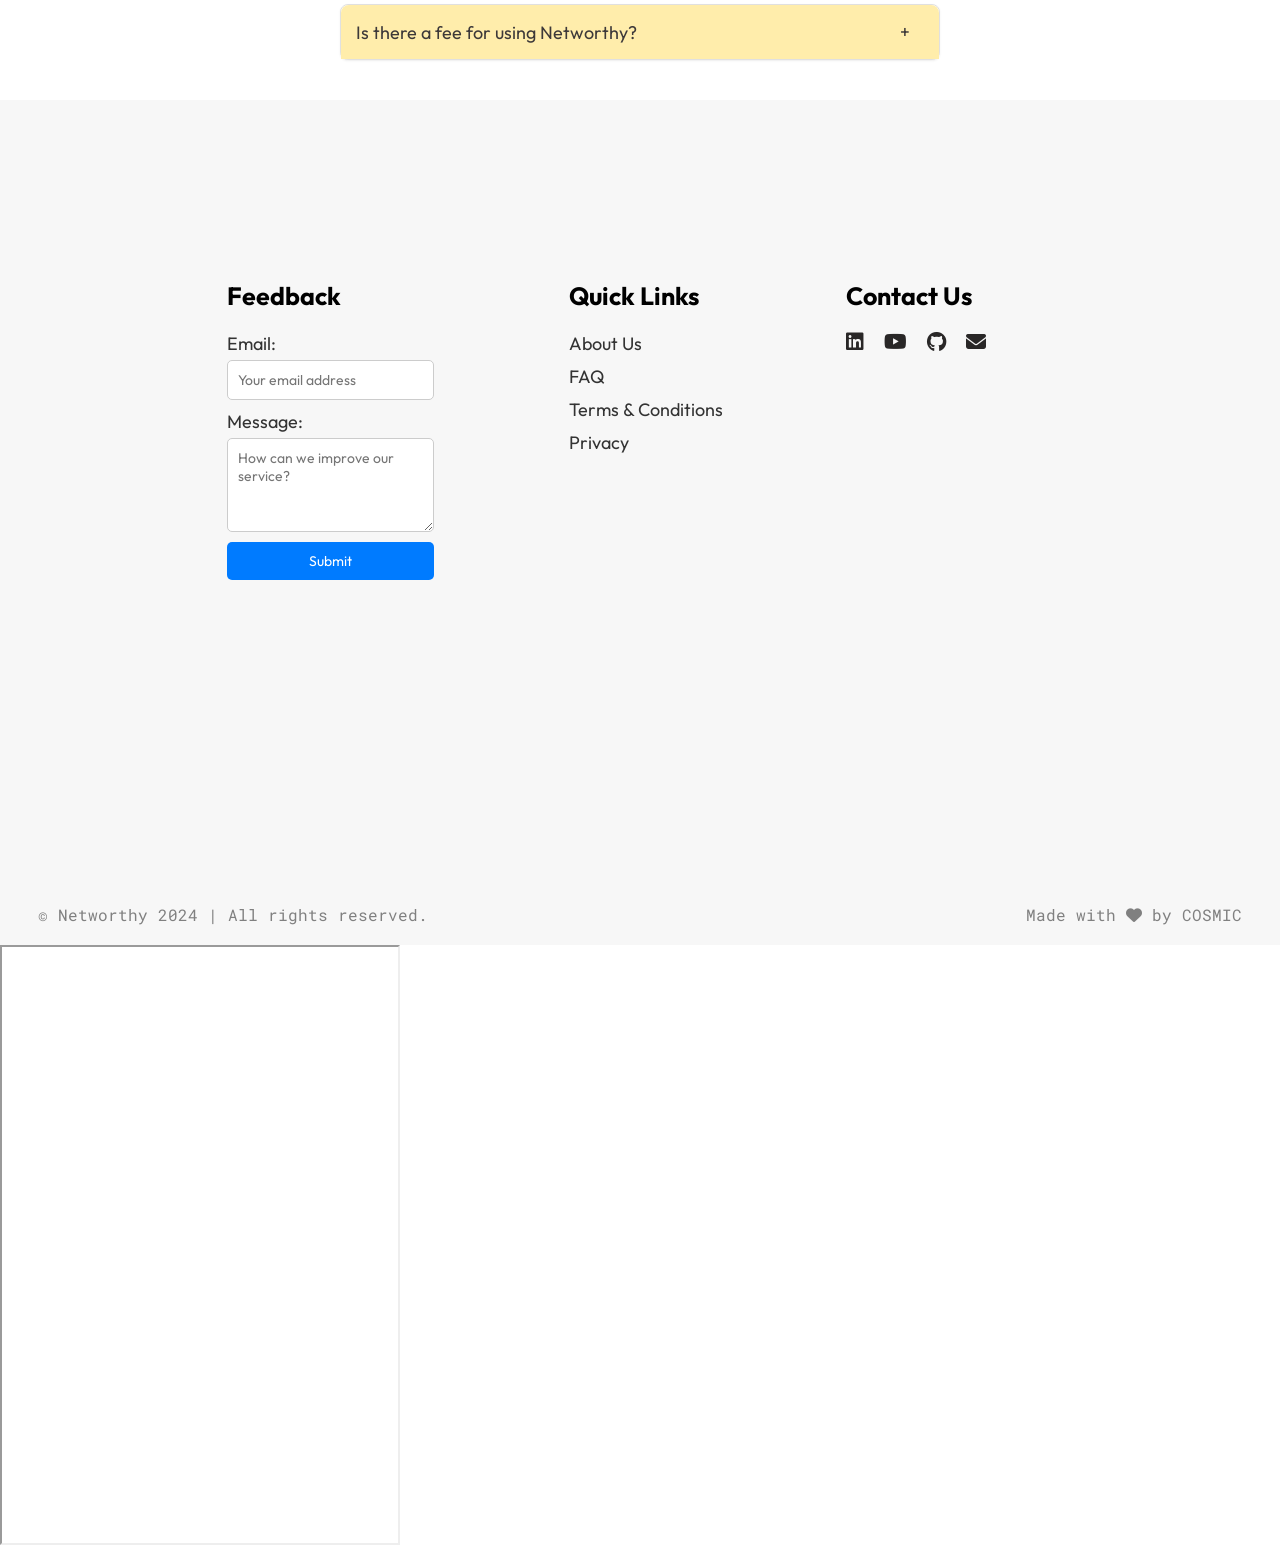
==== commit 1bcc7708: "updated app.py" ====
--- a/index.html
+++ b/index.html
@@ -289,7 +289,6 @@
     <!-- FAQs section ends-->
 
 
-
     <!-- footer section starts -->
     <footer id="contact" class="new_footer_area bg_color" style="padding-top: 20vh;"> <!-- contact section -->
         <div class="container">
@@ -366,6 +365,9 @@
     </footer>
     <!-- footer section ends -->
 
+    <!-- AI Chat bot -->
+    <iframe	style="width: 400px; height: 600px;" src="https://app.fastbots.ai/embed/clyauv0pc00w0r9bcm9c9oc8a"></iframe>
+    <script defer src="https://app.fastbots.ai/embed.js" data-bot-id="clyauv0pc00w0r9bcm9c9oc8a"></script>
 
     <script src="js/main.js"></script>
 </body>
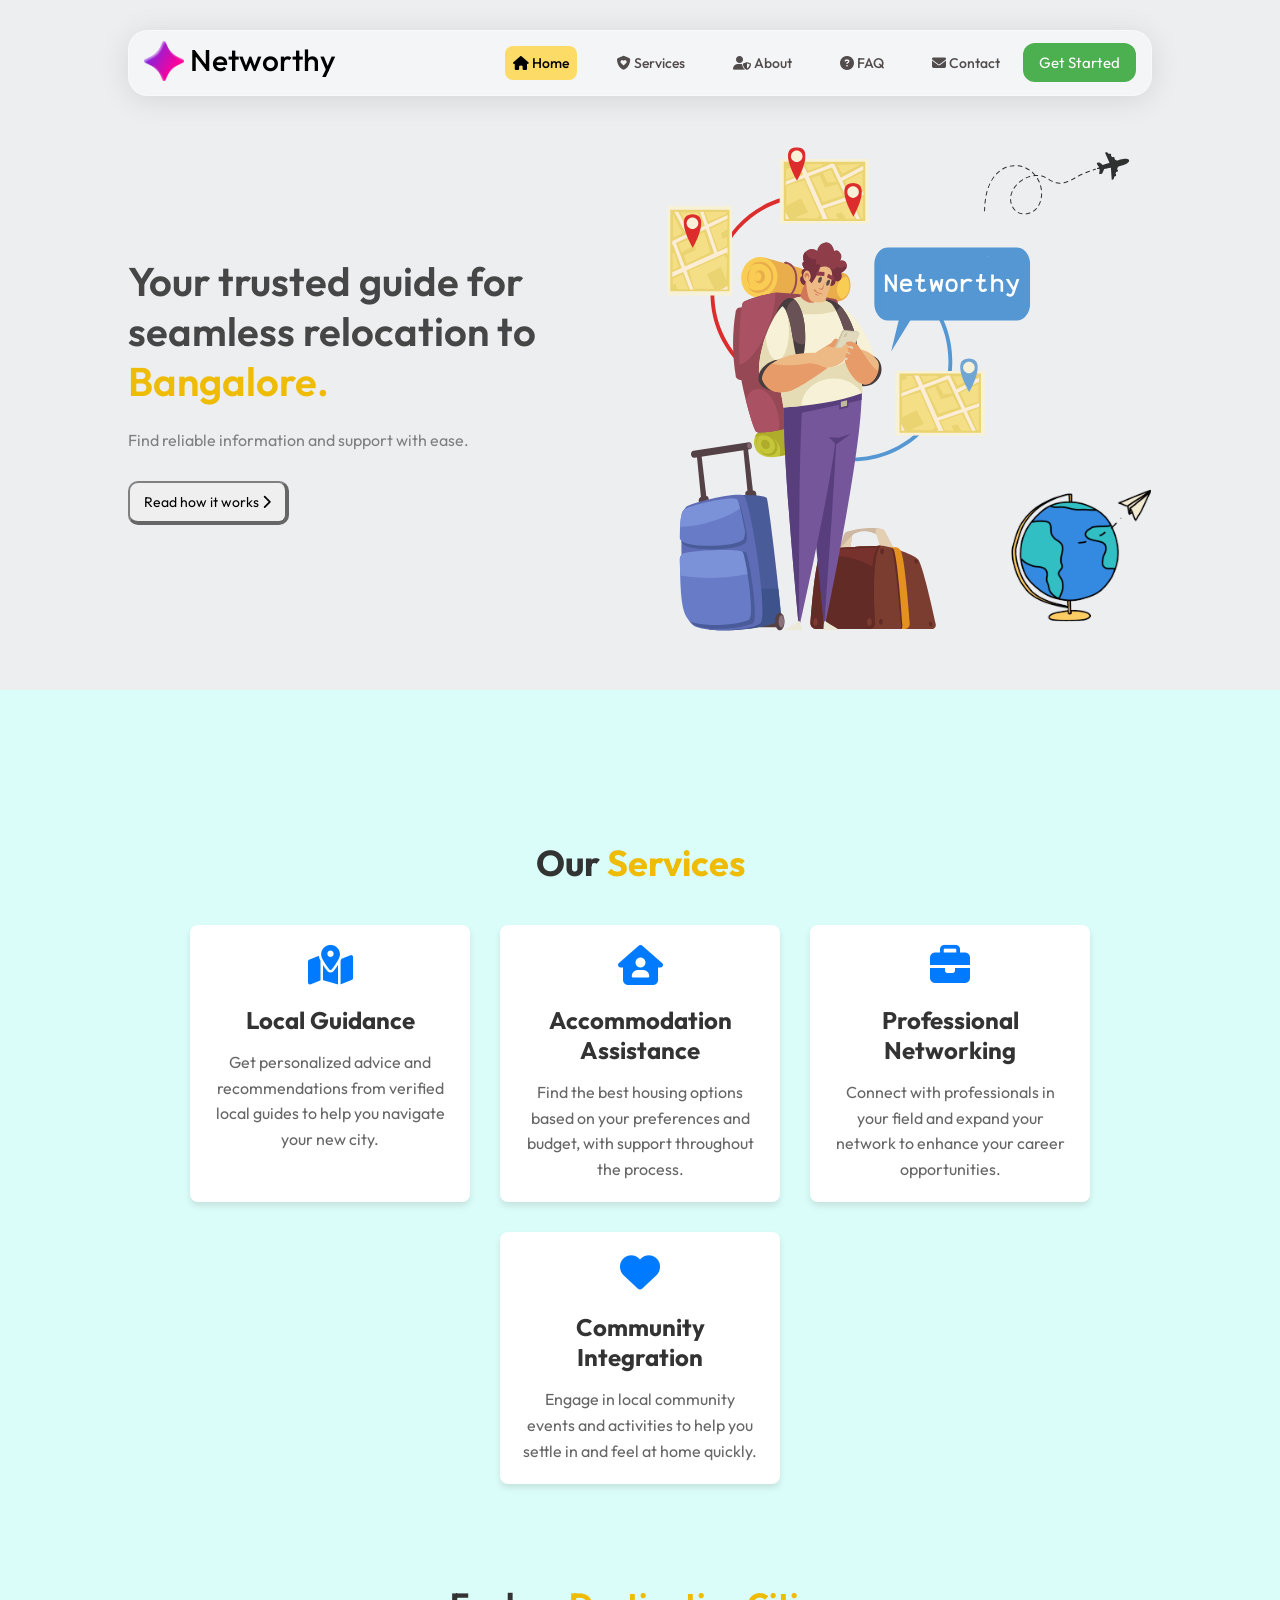
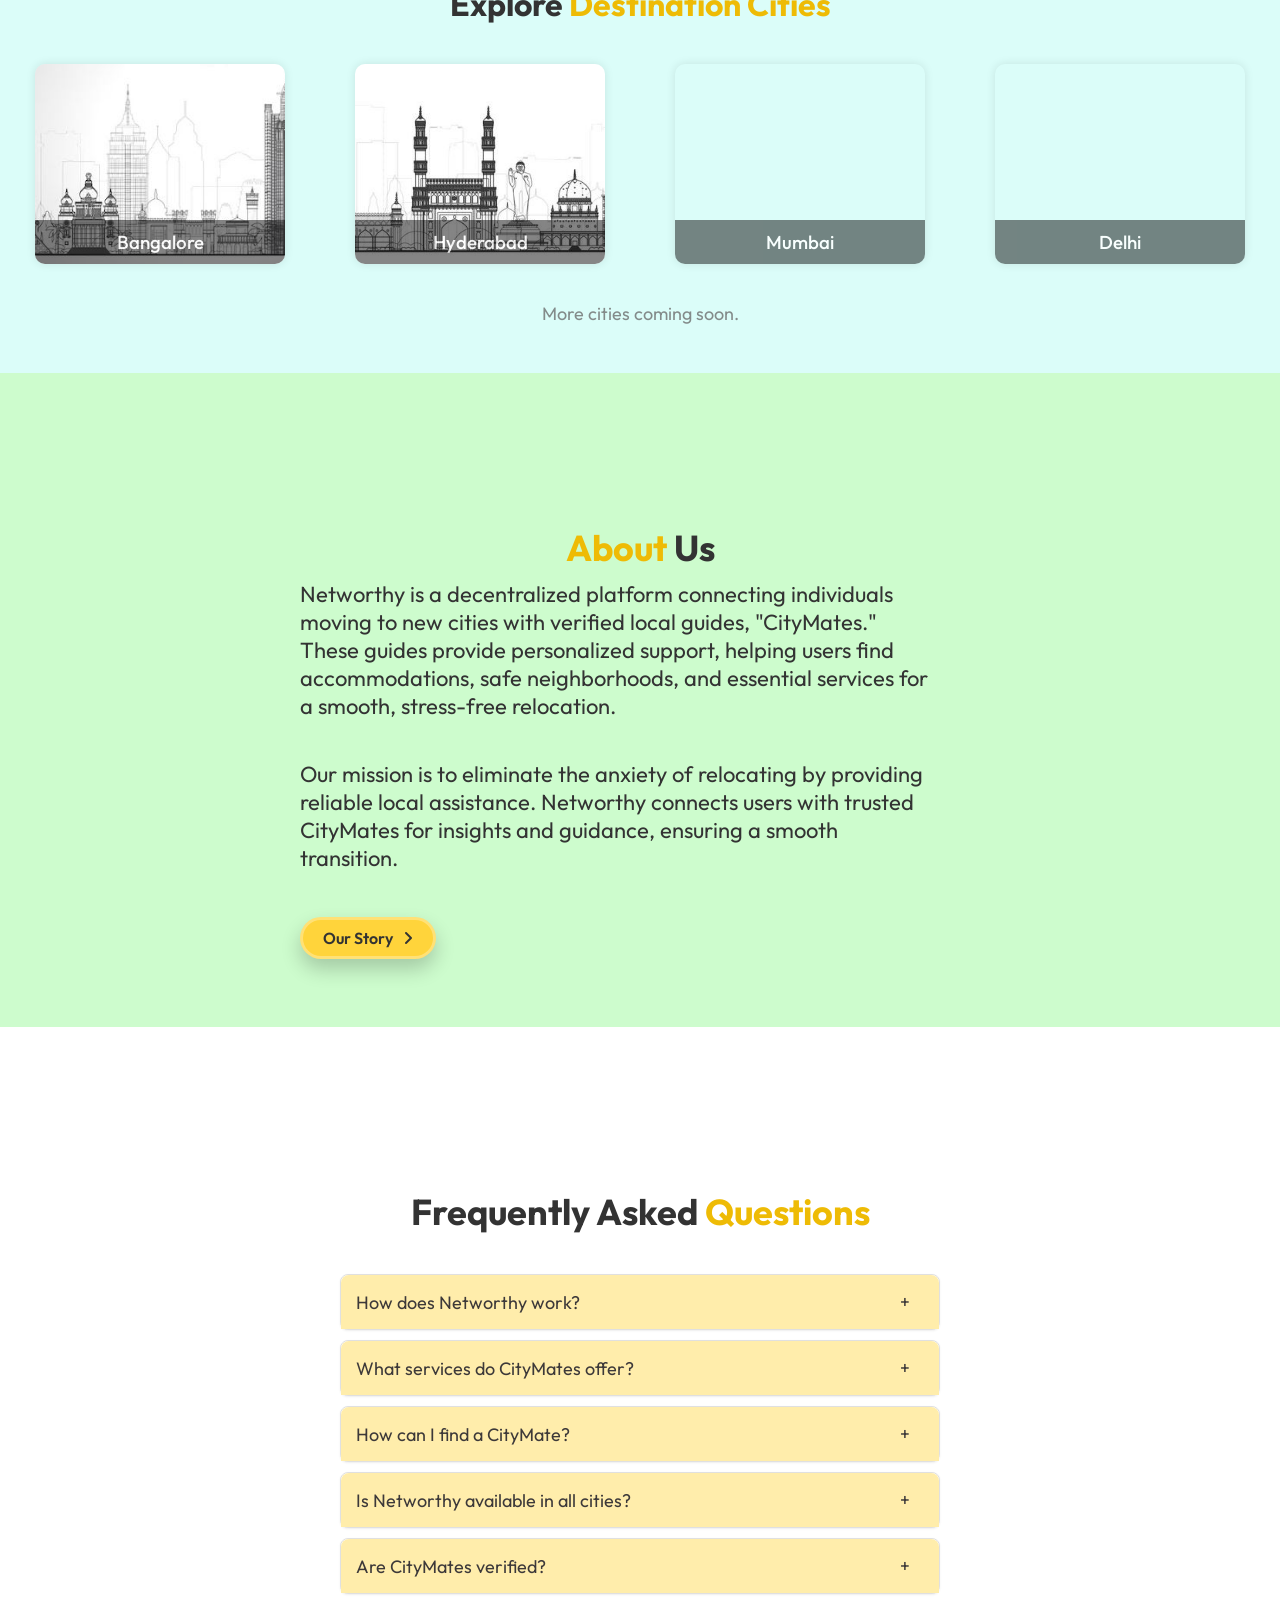
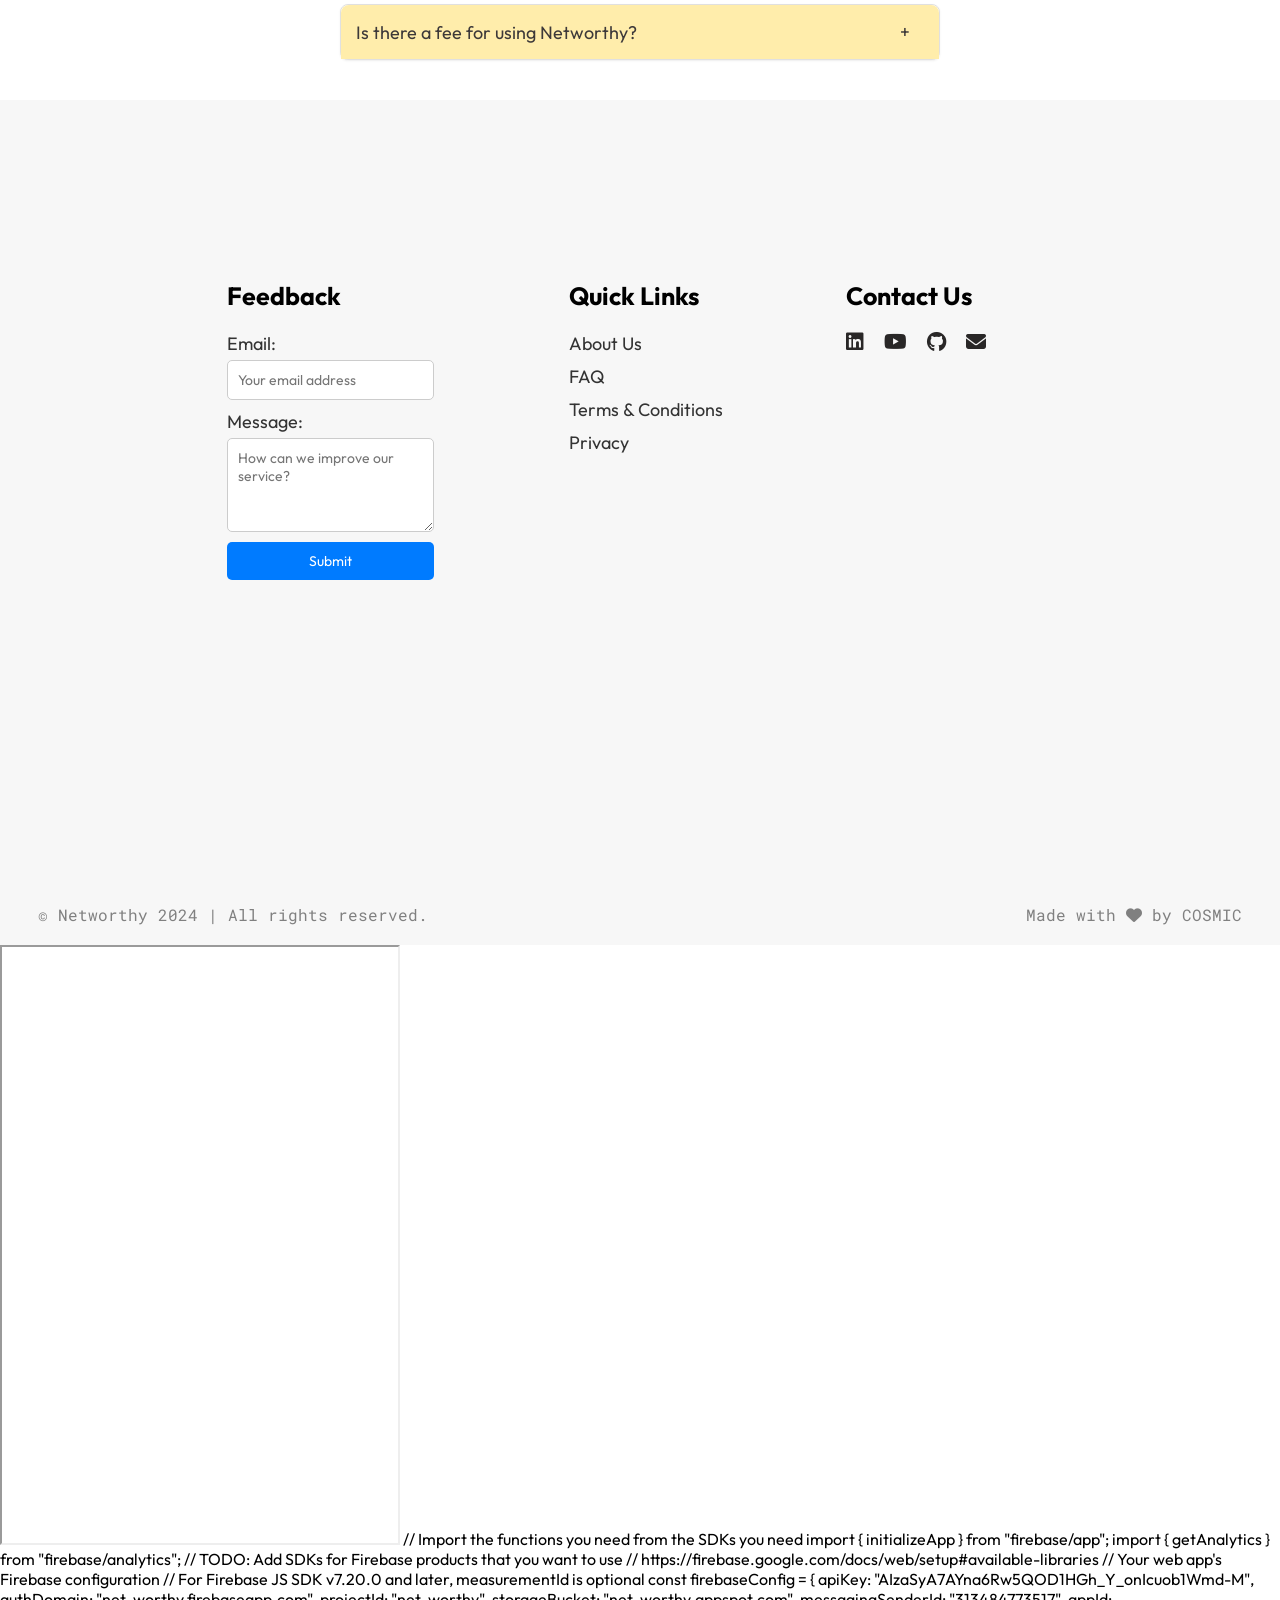
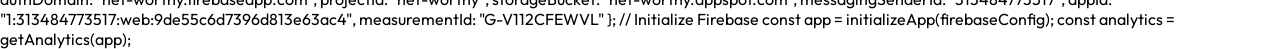
==== commit f29ac9d5: "Updated city pages" ====
--- a/index.html
+++ b/index.html
@@ -369,6 +369,31 @@
     <iframe	style="width: 400px; height: 600px;" src="https://app.fastbots.ai/embed/clyauv0pc00w0r9bcm9c9oc8a"></iframe>
     <script defer src="https://app.fastbots.ai/embed.js" data-bot-id="clyauv0pc00w0r9bcm9c9oc8a"></script>
 
+
+    <!-- for firebase analytics -->
+    // Import the functions you need from the SDKs you need
+    import { initializeApp } from "firebase/app";
+    import { getAnalytics } from "firebase/analytics";
+    // TODO: Add SDKs for Firebase products that you want to use
+    // https://firebase.google.com/docs/web/setup#available-libraries
+    
+    // Your web app's Firebase configuration
+    // For Firebase JS SDK v7.20.0 and later, measurementId is optional
+    const firebaseConfig = {
+      apiKey: "AIzaSyA7AYna6Rw5QOD1HGh_Y_onIcuob1Wmd-M",
+      authDomain: "net-worthy.firebaseapp.com",
+      projectId: "net-worthy",
+      storageBucket: "net-worthy.appspot.com",
+      messagingSenderId: "313484773517",
+      appId: "1:313484773517:web:9de55c6d7396d813e63ac4",
+      measurementId: "G-V112CFEWVL"
+    };
+    
+    // Initialize Firebase
+    const app = initializeApp(firebaseConfig);
+    const analytics = getAnalytics(app);
+
+    
     <script src="js/main.js"></script>
 </body>
 
